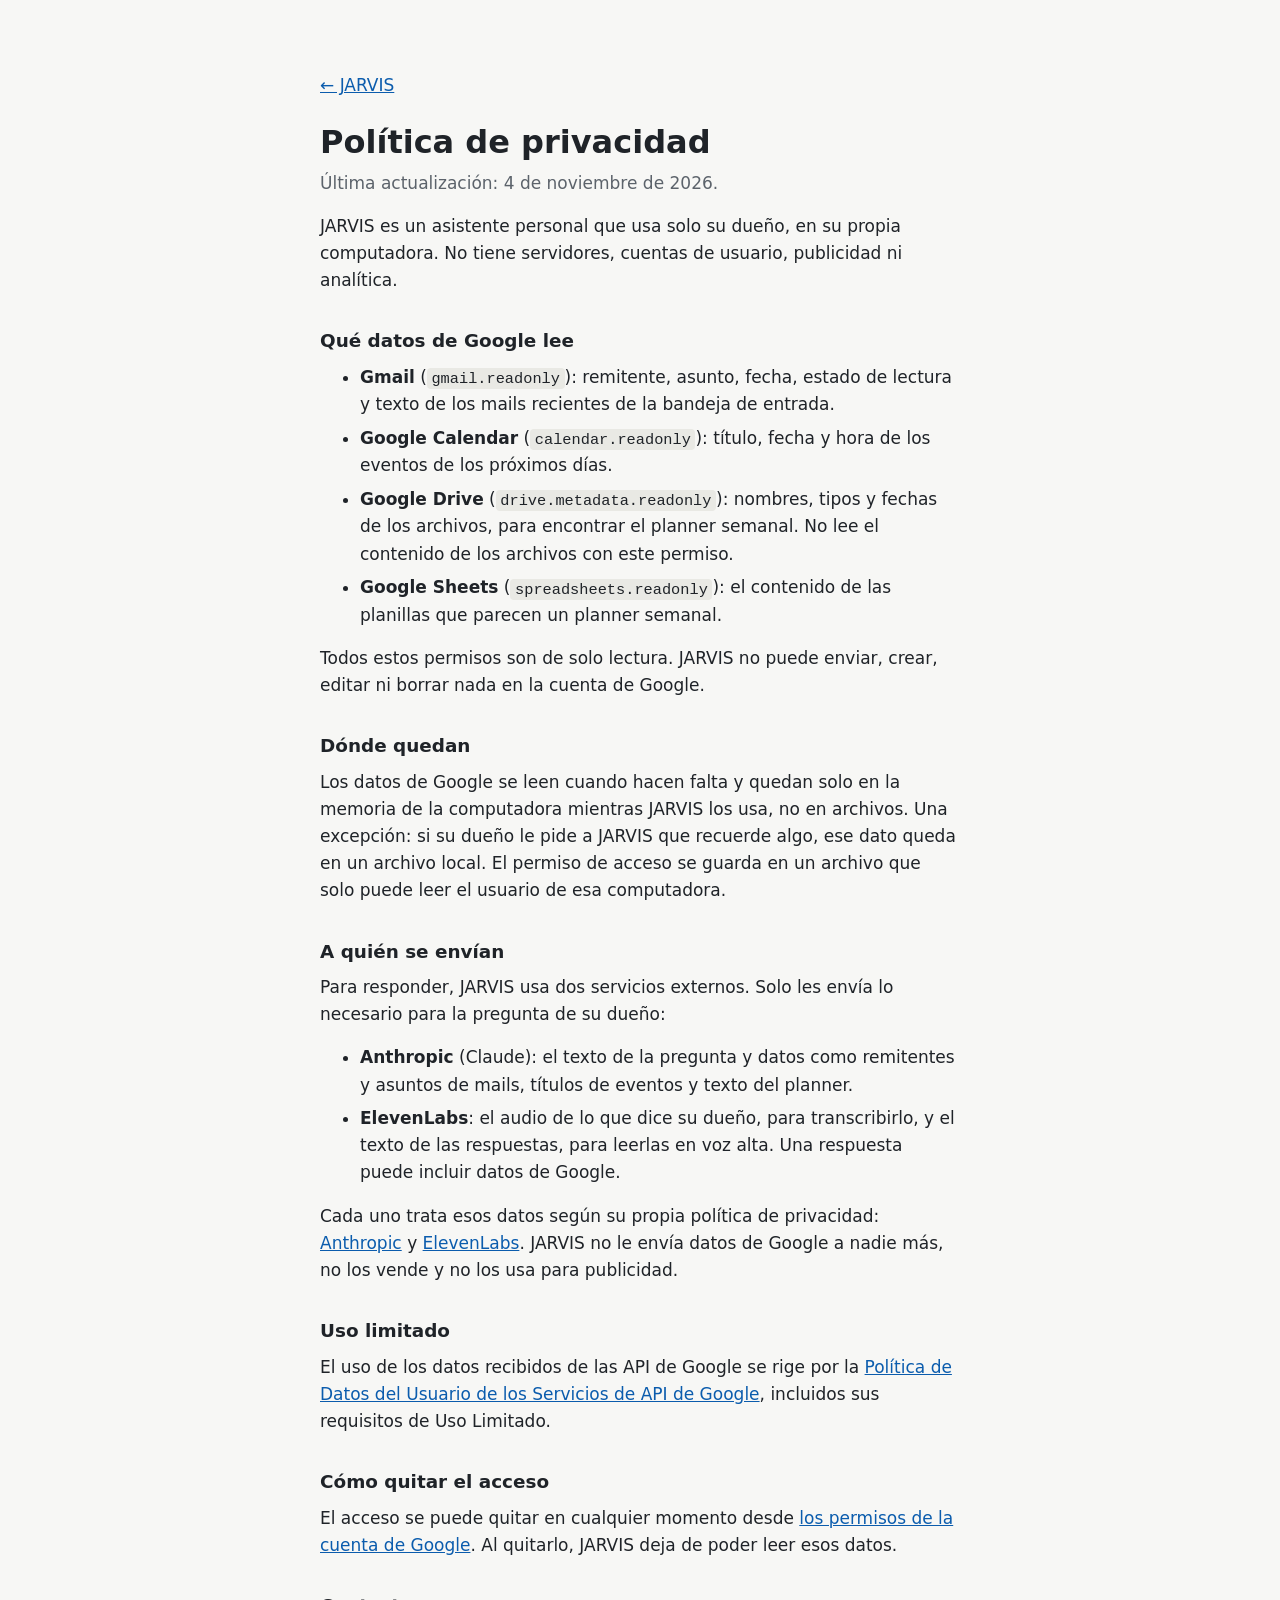
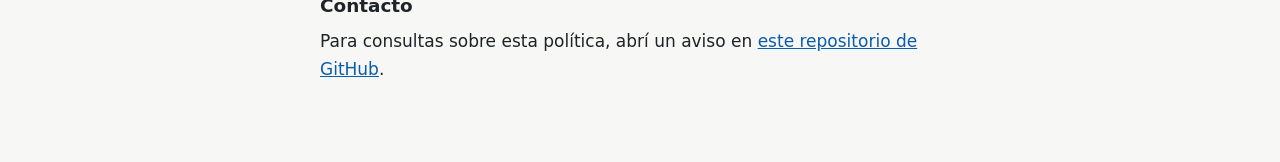
==== privacidad.html @ 19ef46be "Página de JARVIS y política de privacidad Co-Authored-By: Claude Opus 5.5 <noreply@anthropic.com>" ====
<!doctype html>
<html lang="es">
<head>
<meta charset="utf-8">
<meta name="viewport" content="width=device-width, initial-scale=1">
<title>Privacidad de JARVIS</title>
<meta name="description" content="Qué datos de Google lee JARVIS, dónde quedan y a quién se envían.">
<link rel="stylesheet" href="estilo.css">
</head>
<body>
<main>
  <p class="links"><a href="index.html">← JARVIS</a></p>
  <h1>Política de privacidad</h1>
  <p class="lead">Última actualización: 4 de noviembre de 2026.</p>

  <p>JARVIS es un asistente personal que usa solo su dueño, en su propia computadora. No tiene servidores, cuentas de usuario, publicidad ni analítica.</p>

  <h2>Qué datos de Google lee</h2>
  <ul>
    <li><strong>Gmail</strong> (<code>gmail.readonly</code>): remitente, asunto, fecha, estado de lectura y texto de los mails recientes de la bandeja de entrada.</li>
    <li><strong>Google Calendar</strong> (<code>calendar.readonly</code>): título, fecha y hora de los eventos de los próximos días.</li>
    <li><strong>Google Drive</strong> (<code>drive.metadata.readonly</code>): nombres, tipos y fechas de los archivos, para encontrar el planner semanal. No lee el contenido de los archivos con este permiso.</li>
    <li><strong>Google Sheets</strong> (<code>spreadsheets.readonly</code>): el contenido de las planillas que parecen un planner semanal.</li>
  </ul>
  <p>Todos estos permisos son de solo lectura. JARVIS no puede enviar, crear, editar ni borrar nada en la cuenta de Google.</p>

  <h2>Dónde quedan</h2>
  <p>Los datos de Google se leen cuando hacen falta y quedan solo en la memoria de la computadora mientras JARVIS los usa, no en archivos. Una excepción: si su dueño le pide a JARVIS que recuerde algo, ese dato queda en un archivo local. El permiso de acceso se guarda en un archivo que solo puede leer el usuario de esa computadora.</p>

  <h2>A quién se envían</h2>
  <p>Para responder, JARVIS usa dos servicios externos. Solo les envía lo necesario para la pregunta de su dueño:</p>
  <ul>
    <li><strong>Anthropic</strong> (Claude): el texto de la pregunta y datos como remitentes y asuntos de mails, títulos de eventos y texto del planner.</li>
    <li><strong>ElevenLabs</strong>: el audio de lo que dice su dueño, para transcribirlo, y el texto de las respuestas, para leerlas en voz alta. Una respuesta puede incluir datos de Google.</li>
  </ul>
  <p>Cada uno trata esos datos según su propia política de privacidad: <a href="https://www.anthropic.com/legal/privacy">Anthropic</a> y <a href="https://elevenlabs.io/privacy-policy">ElevenLabs</a>. JARVIS no le envía datos de Google a nadie más, no los vende y no los usa para publicidad.</p>

  <h2>Uso limitado</h2>
  <p>El uso de los datos recibidos de las API de Google se rige por la <a href="https://developers.google.com/terms/api-services-user-data-policy">Política de Datos del Usuario de los Servicios de API de Google</a>, incluidos sus requisitos de Uso Limitado.</p>

  <h2>Cómo quitar el acceso</h2>
  <p>El acceso se puede quitar en cualquier momento desde <a href="https://myaccount.google.com/permissions">los permisos de la cuenta de Google</a>. Al quitarlo, JARVIS deja de poder leer esos datos.</p>

  <h2>Contacto</h2>
  <p>Para consultas sobre esta política, abrí un aviso en <a href="https://github.com/qquaker33/jarvis-asistente/issues">este repositorio de GitHub</a>.</p>
</main>
</body>
</html>
---- estilo.css ----
:root {
  color-scheme: light dark;
  --bg: #f7f7f5;
  --text: #1f2328;
  --muted: #5c636b;
  --link: #0b5cad;
  --code: #e9e9e4;
}

@media (prefers-color-scheme: dark) {
  :root {
    --bg: #15171a;
    --text: #e8e9ea;
    --muted: #a3a9b0;
    --link: #7db8f5;
    --code: #2a2d31;
  }
}

* { box-sizing: border-box; }

body {
  margin: 0;
  background: var(--bg);
  color: var(--text);
  font: 17px/1.6 system-ui, -apple-system, "Segoe UI", Roboto, sans-serif;
}

main {
  max-width: 42rem;
  margin: 0 auto;
  padding: 3rem 1rem 4rem;
}

h1 { margin: 0 0 .5rem; font-size: 2rem; line-height: 1.2; }
h2 { margin: 2rem 0 .5rem; font-size: 1.15rem; }
p, ul { margin: 0 0 1rem; }
li { margin-bottom: .4rem; }
a { color: var(--link); }
.lead { color: var(--muted); }
.links { margin: 1.5rem 0; }
code { padding: .1em .3em; border-radius: 4px; background: var(--code); font-size: .9em; overflow-wrap: anywhere; }
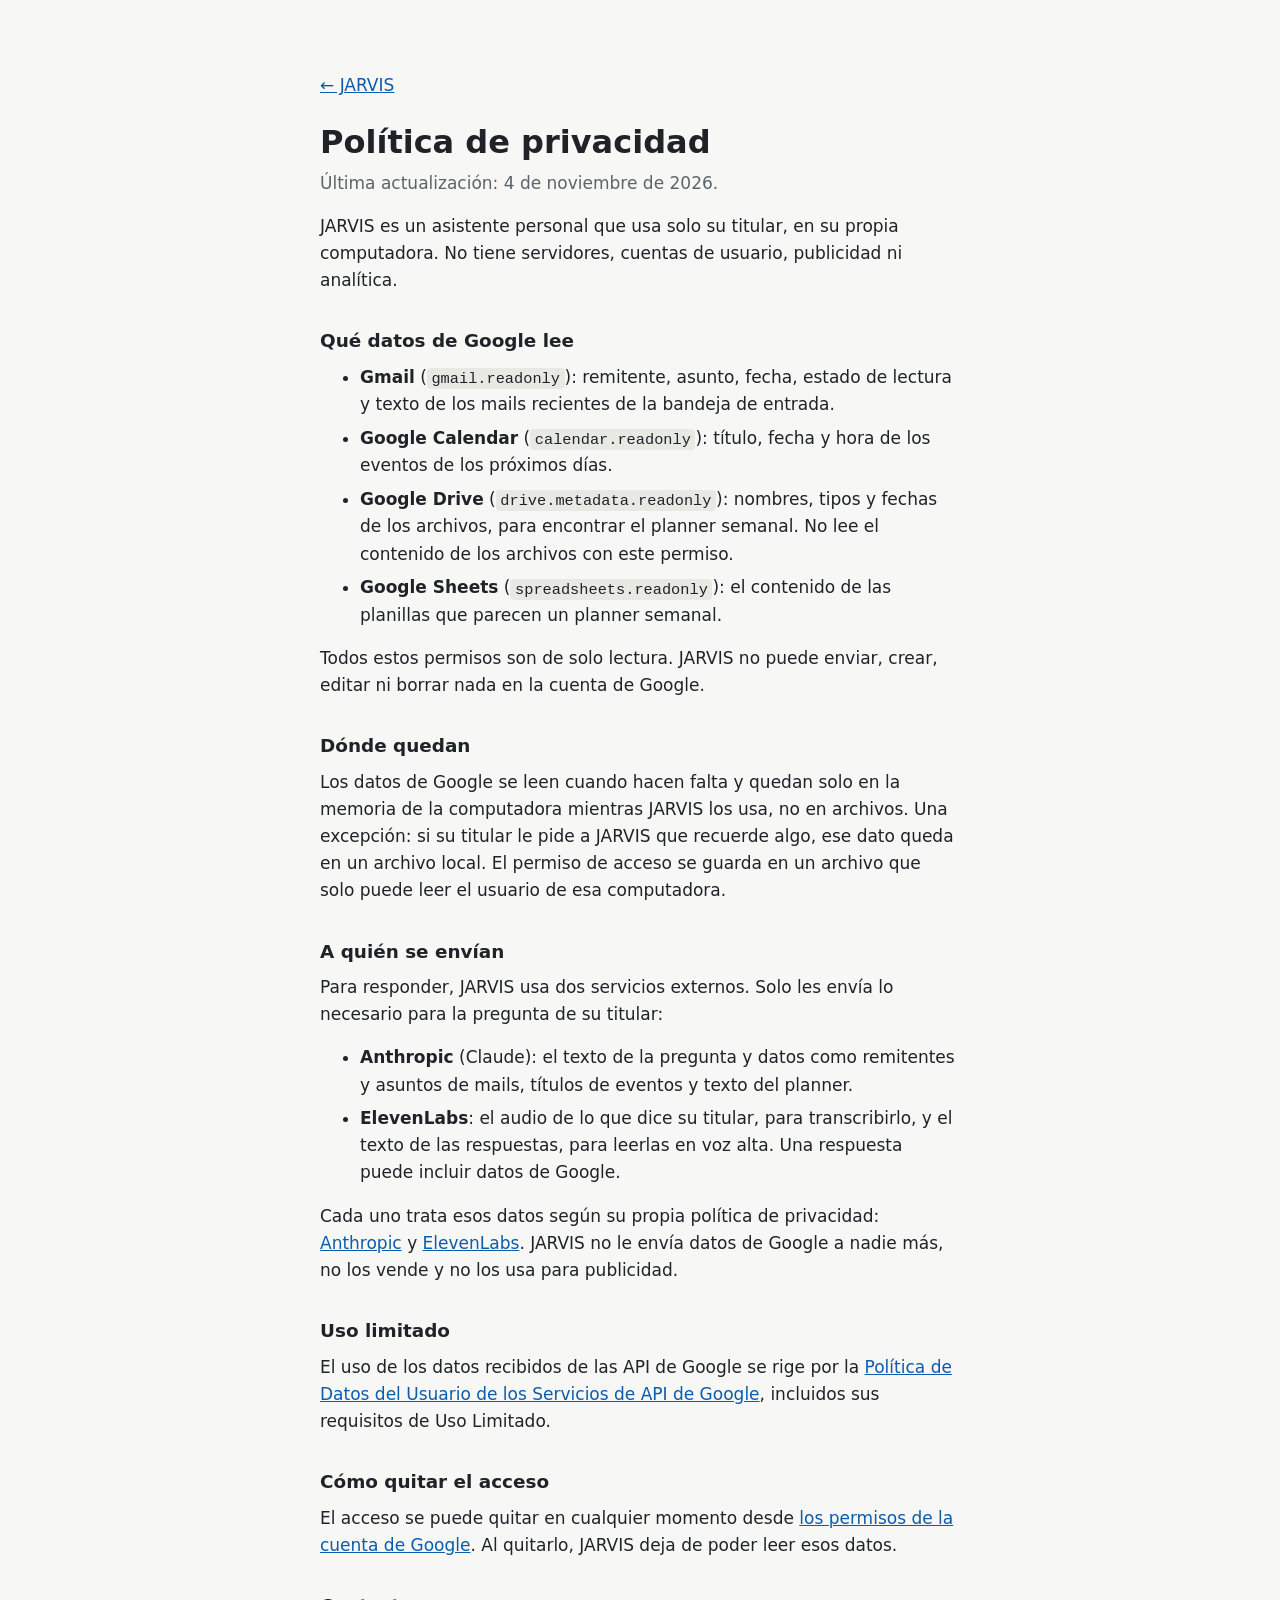
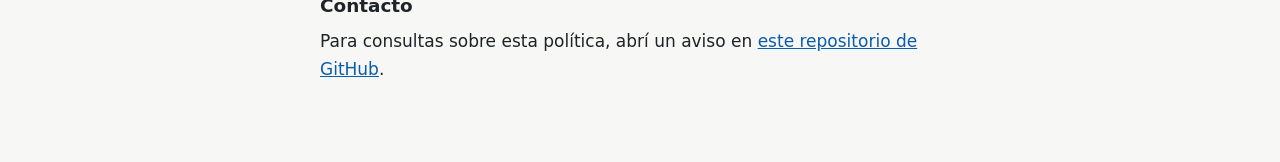
==== commit dab7014f: "Redacción neutra Co-Authored-By: Claude Opus 5.5 <noreply@anthropic.com>" ====
--- a/privacidad.html
+++ b/privacidad.html
@@ -13,7 +13,7 @@
   <h1>Política de privacidad</h1>
   <p class="lead">Última actualización: 4 de noviembre de 2026.</p>
 
-  <p>JARVIS es un asistente personal que usa solo su dueño, en su propia computadora. No tiene servidores, cuentas de usuario, publicidad ni analítica.</p>
+  <p>JARVIS es un asistente personal que usa solo su titular, en su propia computadora. No tiene servidores, cuentas de usuario, publicidad ni analítica.</p>
 
   <h2>Qué datos de Google lee</h2>
   <ul>
@@ -25,13 +25,13 @@
   <p>Todos estos permisos son de solo lectura. JARVIS no puede enviar, crear, editar ni borrar nada en la cuenta de Google.</p>
 
   <h2>Dónde quedan</h2>
-  <p>Los datos de Google se leen cuando hacen falta y quedan solo en la memoria de la computadora mientras JARVIS los usa, no en archivos. Una excepción: si su dueño le pide a JARVIS que recuerde algo, ese dato queda en un archivo local. El permiso de acceso se guarda en un archivo que solo puede leer el usuario de esa computadora.</p>
+  <p>Los datos de Google se leen cuando hacen falta y quedan solo en la memoria de la computadora mientras JARVIS los usa, no en archivos. Una excepción: si su titular le pide a JARVIS que recuerde algo, ese dato queda en un archivo local. El permiso de acceso se guarda en un archivo que solo puede leer el usuario de esa computadora.</p>
 
   <h2>A quién se envían</h2>
-  <p>Para responder, JARVIS usa dos servicios externos. Solo les envía lo necesario para la pregunta de su dueño:</p>
+  <p>Para responder, JARVIS usa dos servicios externos. Solo les envía lo necesario para la pregunta de su titular:</p>
   <ul>
     <li><strong>Anthropic</strong> (Claude): el texto de la pregunta y datos como remitentes y asuntos de mails, títulos de eventos y texto del planner.</li>
-    <li><strong>ElevenLabs</strong>: el audio de lo que dice su dueño, para transcribirlo, y el texto de las respuestas, para leerlas en voz alta. Una respuesta puede incluir datos de Google.</li>
+    <li><strong>ElevenLabs</strong>: el audio de lo que dice su titular, para transcribirlo, y el texto de las respuestas, para leerlas en voz alta. Una respuesta puede incluir datos de Google.</li>
   </ul>
   <p>Cada uno trata esos datos según su propia política de privacidad: <a href="https://www.anthropic.com/legal/privacy">Anthropic</a> y <a href="https://elevenlabs.io/privacy-policy">ElevenLabs</a>. JARVIS no le envía datos de Google a nadie más, no los vende y no los usa para publicidad.</p>
 
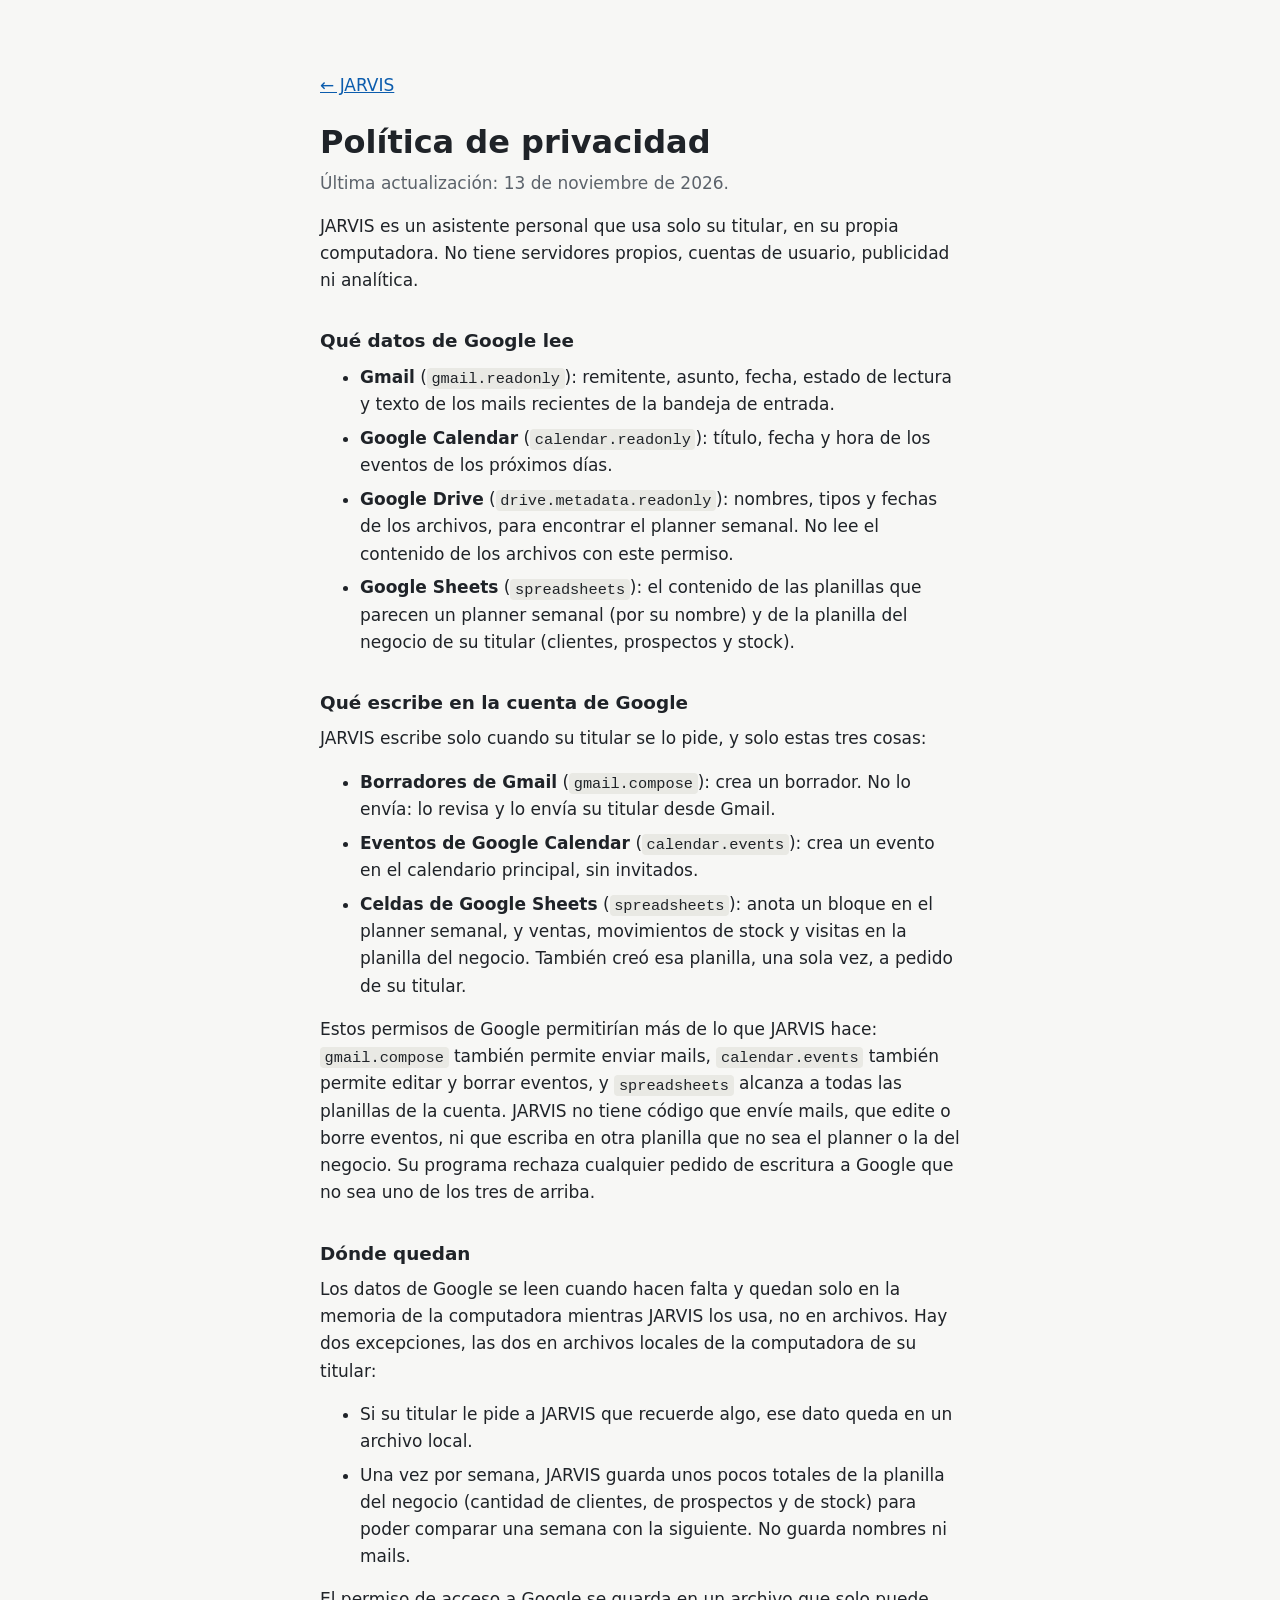
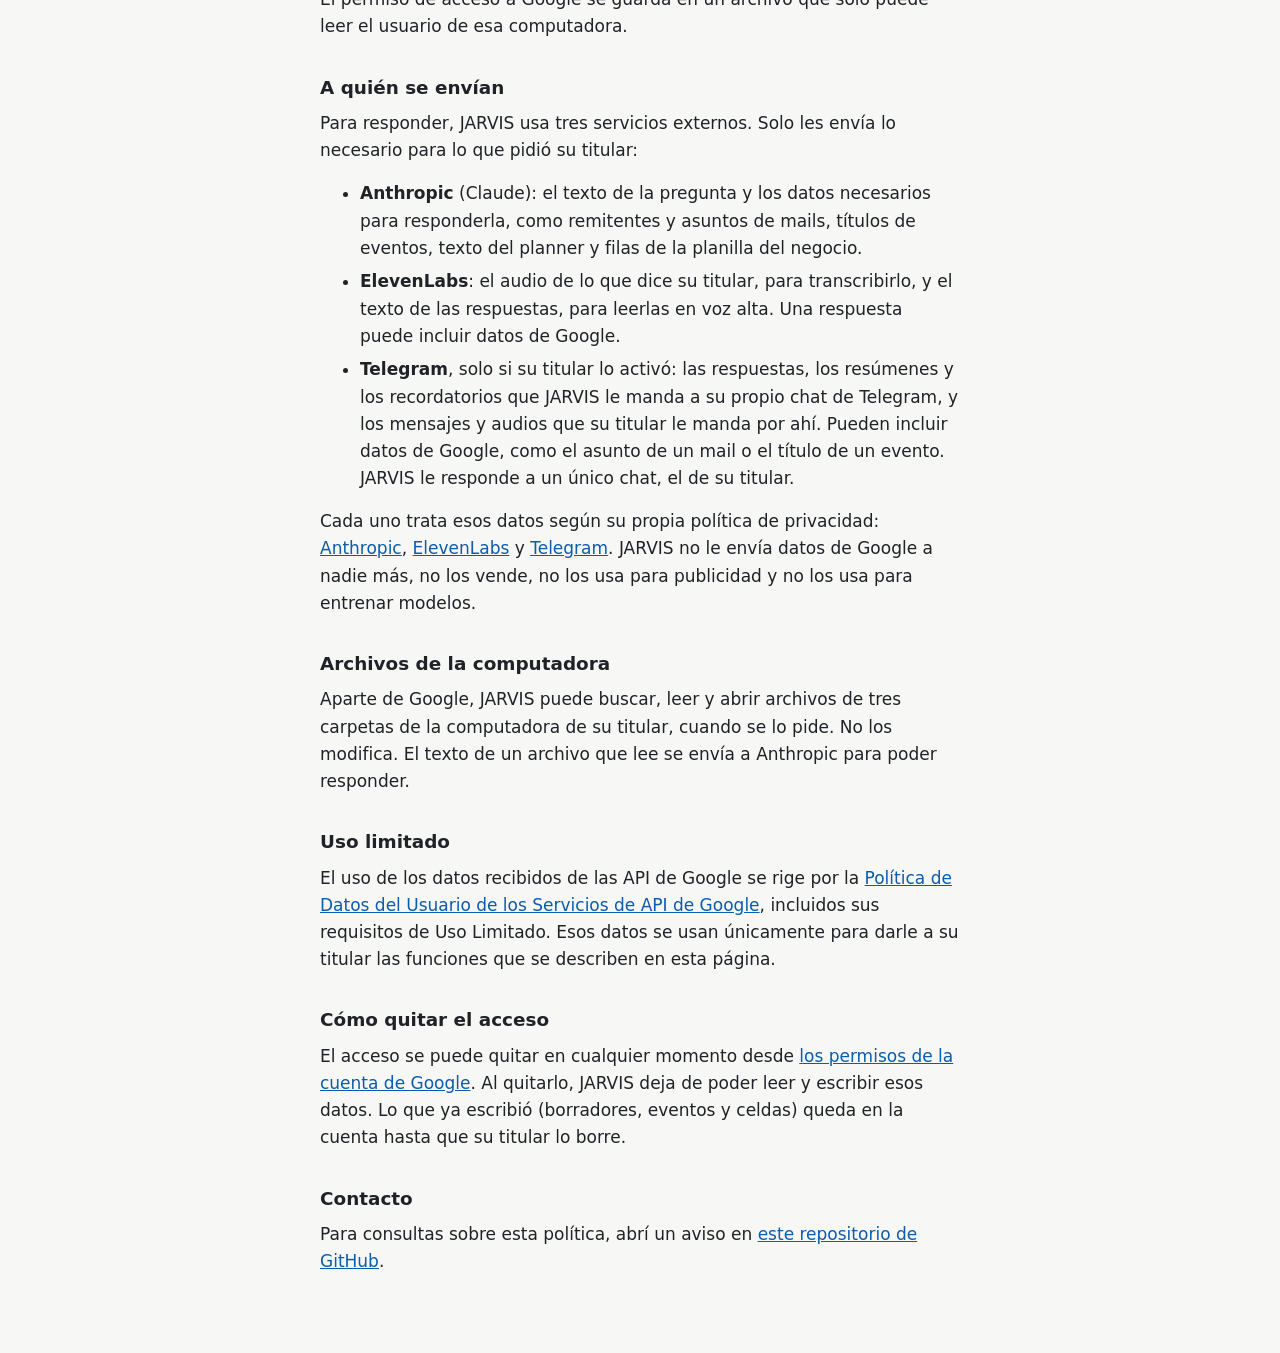
==== commit 414805d8: "Política: JARVIS ahora también escribe" ====
--- a/privacidad.html
+++ b/privacidad.html
@@ -4,42 +4,59 @@
 <meta charset="utf-8">
 <meta name="viewport" content="width=device-width, initial-scale=1">
 <title>Privacidad de JARVIS</title>
-<meta name="description" content="Qué datos de Google lee JARVIS, dónde quedan y a quién se envían.">
+<meta name="description" content="Qué datos de Google lee y escribe JARVIS, dónde quedan y a quién se envían.">
 <link rel="stylesheet" href="estilo.css">
 </head>
 <body>
 <main>
   <p class="links"><a href="index.html">← JARVIS</a></p>
   <h1>Política de privacidad</h1>
-  <p class="lead">Última actualización: 4 de noviembre de 2026.</p>
+  <p class="lead">Última actualización: 13 de noviembre de 2026.</p>
 
-  <p>JARVIS es un asistente personal que usa solo su titular, en su propia computadora. No tiene servidores, cuentas de usuario, publicidad ni analítica.</p>
+  <p>JARVIS es un asistente personal que usa solo su titular, en su propia computadora. No tiene servidores propios, cuentas de usuario, publicidad ni analítica.</p>
 
   <h2>Qué datos de Google lee</h2>
   <ul>
     <li><strong>Gmail</strong> (<code>gmail.readonly</code>): remitente, asunto, fecha, estado de lectura y texto de los mails recientes de la bandeja de entrada.</li>
     <li><strong>Google Calendar</strong> (<code>calendar.readonly</code>): título, fecha y hora de los eventos de los próximos días.</li>
     <li><strong>Google Drive</strong> (<code>drive.metadata.readonly</code>): nombres, tipos y fechas de los archivos, para encontrar el planner semanal. No lee el contenido de los archivos con este permiso.</li>
-    <li><strong>Google Sheets</strong> (<code>spreadsheets.readonly</code>): el contenido de las planillas que parecen un planner semanal.</li>
+    <li><strong>Google Sheets</strong> (<code>spreadsheets</code>): el contenido de las planillas que parecen un planner semanal (por su nombre) y de la planilla del negocio de su titular (clientes, prospectos y stock).</li>
   </ul>
-  <p>Todos estos permisos son de solo lectura. JARVIS no puede enviar, crear, editar ni borrar nada en la cuenta de Google.</p>
+
+  <h2>Qué escribe en la cuenta de Google</h2>
+  <p>JARVIS escribe solo cuando su titular se lo pide, y solo estas tres cosas:</p>
+  <ul>
+    <li><strong>Borradores de Gmail</strong> (<code>gmail.compose</code>): crea un borrador. No lo envía: lo revisa y lo envía su titular desde Gmail.</li>
+    <li><strong>Eventos de Google Calendar</strong> (<code>calendar.events</code>): crea un evento en el calendario principal, sin invitados.</li>
+    <li><strong>Celdas de Google Sheets</strong> (<code>spreadsheets</code>): anota un bloque en el planner semanal, y ventas, movimientos de stock y visitas en la planilla del negocio. También creó esa planilla, una sola vez, a pedido de su titular.</li>
+  </ul>
+  <p>Estos permisos de Google permitirían más de lo que JARVIS hace: <code>gmail.compose</code> también permite enviar mails, <code>calendar.events</code> también permite editar y borrar eventos, y <code>spreadsheets</code> alcanza a todas las planillas de la cuenta. JARVIS no tiene código que envíe mails, que edite o borre eventos, ni que escriba en otra planilla que no sea el planner o la del negocio. Su programa rechaza cualquier pedido de escritura a Google que no sea uno de los tres de arriba.</p>
 
   <h2>Dónde quedan</h2>
-  <p>Los datos de Google se leen cuando hacen falta y quedan solo en la memoria de la computadora mientras JARVIS los usa, no en archivos. Una excepción: si su titular le pide a JARVIS que recuerde algo, ese dato queda en un archivo local. El permiso de acceso se guarda en un archivo que solo puede leer el usuario de esa computadora.</p>
+  <p>Los datos de Google se leen cuando hacen falta y quedan solo en la memoria de la computadora mientras JARVIS los usa, no en archivos. Hay dos excepciones, las dos en archivos locales de la computadora de su titular:</p>
+  <ul>
+    <li>Si su titular le pide a JARVIS que recuerde algo, ese dato queda en un archivo local.</li>
+    <li>Una vez por semana, JARVIS guarda unos pocos totales de la planilla del negocio (cantidad de clientes, de prospectos y de stock) para poder comparar una semana con la siguiente. No guarda nombres ni mails.</li>
+  </ul>
+  <p>El permiso de acceso a Google se guarda en un archivo que solo puede leer el usuario de esa computadora.</p>
 
   <h2>A quién se envían</h2>
-  <p>Para responder, JARVIS usa dos servicios externos. Solo les envía lo necesario para la pregunta de su titular:</p>
+  <p>Para responder, JARVIS usa tres servicios externos. Solo les envía lo necesario para lo que pidió su titular:</p>
   <ul>
-    <li><strong>Anthropic</strong> (Claude): el texto de la pregunta y datos como remitentes y asuntos de mails, títulos de eventos y texto del planner.</li>
+    <li><strong>Anthropic</strong> (Claude): el texto de la pregunta y los datos necesarios para responderla, como remitentes y asuntos de mails, títulos de eventos, texto del planner y filas de la planilla del negocio.</li>
     <li><strong>ElevenLabs</strong>: el audio de lo que dice su titular, para transcribirlo, y el texto de las respuestas, para leerlas en voz alta. Una respuesta puede incluir datos de Google.</li>
+    <li><strong>Telegram</strong>, solo si su titular lo activó: las respuestas, los resúmenes y los recordatorios que JARVIS le manda a su propio chat de Telegram, y los mensajes y audios que su titular le manda por ahí. Pueden incluir datos de Google, como el asunto de un mail o el título de un evento. JARVIS le responde a un único chat, el de su titular.</li>
   </ul>
-  <p>Cada uno trata esos datos según su propia política de privacidad: <a href="https://www.anthropic.com/legal/privacy">Anthropic</a> y <a href="https://elevenlabs.io/privacy-policy">ElevenLabs</a>. JARVIS no le envía datos de Google a nadie más, no los vende y no los usa para publicidad.</p>
+  <p>Cada uno trata esos datos según su propia política de privacidad: <a href="https://www.anthropic.com/legal/privacy">Anthropic</a>, <a href="https://elevenlabs.io/privacy-policy">ElevenLabs</a> y <a href="https://telegram.org/privacy">Telegram</a>. JARVIS no le envía datos de Google a nadie más, no los vende, no los usa para publicidad y no los usa para entrenar modelos.</p>
+
+  <h2>Archivos de la computadora</h2>
+  <p>Aparte de Google, JARVIS puede buscar, leer y abrir archivos de tres carpetas de la computadora de su titular, cuando se lo pide. No los modifica. El texto de un archivo que lee se envía a Anthropic para poder responder.</p>
 
   <h2>Uso limitado</h2>
-  <p>El uso de los datos recibidos de las API de Google se rige por la <a href="https://developers.google.com/terms/api-services-user-data-policy">Política de Datos del Usuario de los Servicios de API de Google</a>, incluidos sus requisitos de Uso Limitado.</p>
+  <p>El uso de los datos recibidos de las API de Google se rige por la <a href="https://developers.google.com/terms/api-services-user-data-policy">Política de Datos del Usuario de los Servicios de API de Google</a>, incluidos sus requisitos de Uso Limitado. Esos datos se usan únicamente para darle a su titular las funciones que se describen en esta página.</p>
 
   <h2>Cómo quitar el acceso</h2>
-  <p>El acceso se puede quitar en cualquier momento desde <a href="https://myaccount.google.com/permissions">los permisos de la cuenta de Google</a>. Al quitarlo, JARVIS deja de poder leer esos datos.</p>
+  <p>El acceso se puede quitar en cualquier momento desde <a href="https://myaccount.google.com/permissions">los permisos de la cuenta de Google</a>. Al quitarlo, JARVIS deja de poder leer y escribir esos datos. Lo que ya escribió (borradores, eventos y celdas) queda en la cuenta hasta que su titular lo borre.</p>
 
   <h2>Contacto</h2>
   <p>Para consultas sobre esta política, abrí un aviso en <a href="https://github.com/qquaker33/jarvis-asistente/issues">este repositorio de GitHub</a>.</p>
